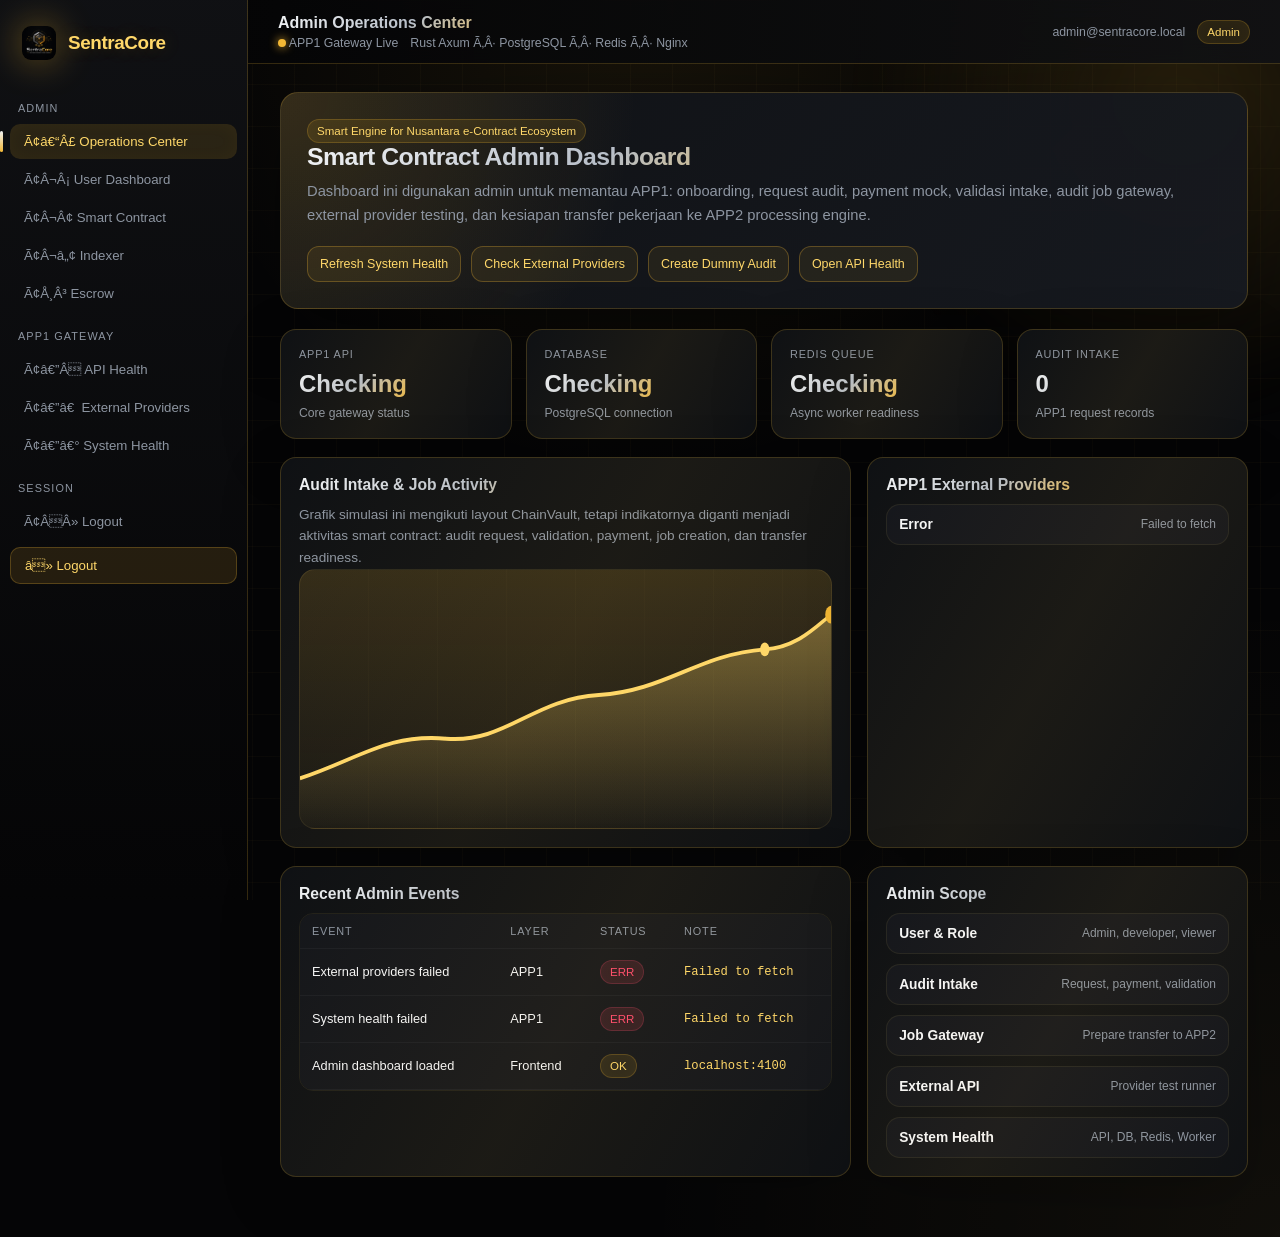
==== frontend-dark/admin-dashboard.html @ d88d353f "Initial Sentra Core app" ====
<!DOCTYPE html>
<html lang="id">
<head>
  <meta charset="UTF-8" />
  <meta name="viewport" content="width=device-width, initial-scale=1.0" />
  <title>SentraCore Ã¢â‚¬â€ Admin Operations Center</title>
  <link rel="stylesheet" href="assets/global.css" />
  <link rel="icon" type="image/png" href="assets/favicon.png" />
</head>
<body>
<div class="shell">
  <aside class="sidebar">
    <div class="logo">
      <img class="logo-icon" src="assets/logo-blockchain.png" alt="SentraCore Logo" />
      SentraCore
    </div>

    <div class="nav-section">Admin</div>
    <a class="nav-item active" href="admin-dashboard.html">Ã¢â€“Â£ Operations Center</a>
    <a class="nav-item" href="dashboard.html">Ã¢Â¬Â¡ User Dashboard</a>
    <a class="nav-item" href="smart-contract.html">Ã¢Â¬Â¢ Smart Contract</a>
    <a class="nav-item" href="indexer.html">Ã¢Â¬â„¢ Indexer</a>
    <a class="nav-item" href="escrow.html">Ã¢Å¸Â³ Escrow</a>

    <div class="nav-section">APP1 Gateway</div>
    <a class="nav-item" href="http://127.0.0.1:4000/health" target="_blank">Ã¢â€”Â API Health</a>
    <a class="nav-item" href="http://127.0.0.1:4000/api/v1/external/providers" target="_blank">Ã¢â€”â€  External Providers</a>
    <a class="nav-item" href="http://127.0.0.1:4000/api/v1/admin/system-health" target="_blank">Ã¢â€”â€° System Health</a>

    <div class="nav-section">Session</div>
    <a class="nav-item" href="#" onclick="logoutAdmin()">Ã¢ÂÂ» Logout</a>
      <a class="nav-item logout" href="#" onclick="sentraFullLogout(); return false;">â» Logout</a>
</aside>

  <main class="main">
    <header class="topbar">
      <div>
        <div class="page-title">Admin Operations Center</div>
        <div class="topbar-meta" style="margin-top:4px">
          <span><span class="live-dot"></span> APP1 Gateway Live</span>
          <span>Rust Axum Ã‚Â· PostgreSQL Ã‚Â· Redis Ã‚Â· Nginx</span>
        </div>
      </div>
      <div class="topbar-meta">
        <span id="adminEmail">admin@sentracore.local</span>
        <span class="badge">Admin</span>
      </div>
    </header>

    <section class="content">
      <div class="hero">
        <span class="badge">Smart Engine for Nusantara e-Contract Ecosystem</span>
        <h1>Smart Contract Admin Dashboard</h1>
        <p>
          Dashboard ini digunakan admin untuk memantau APP1: onboarding, request audit,
          payment mock, validasi intake, audit job gateway, external provider testing,
          dan kesiapan transfer pekerjaan ke APP2 processing engine.
        </p>
        <div class="admin-quick-actions" style="margin-top:18px">
          <button class="admin-action" onclick="loadSystemHealth()">Refresh System Health</button>
          <button class="admin-action" onclick="loadProviders()">Check External Providers</button>
          <button class="admin-action" onclick="createDummyAudit()">Create Dummy Audit</button>
          <button class="admin-action" onclick="openLink('http://127.0.0.1:4000/health')">Open API Health</button>
        </div>
      </div>

      <div class="admin-metric-row">
        <div class="stat-card">
          <div class="stat-label">APP1 API</div>
          <div class="stat-value" id="apiStatus">Checking</div>
          <div class="stat-sub">Core gateway status</div>
        </div>
        <div class="stat-card">
          <div class="stat-label">Database</div>
          <div class="stat-value" id="dbStatus">Checking</div>
          <div class="stat-sub">PostgreSQL connection</div>
        </div>
        <div class="stat-card">
          <div class="stat-label">Redis Queue</div>
          <div class="stat-value" id="redisStatus">Checking</div>
          <div class="stat-sub">Async worker readiness</div>
        </div>
        <div class="stat-card">
          <div class="stat-label">Audit Intake</div>
          <div class="stat-value" id="auditCount">0</div>
          <div class="stat-sub">APP1 request records</div>
        </div>
      </div>

      <div class="card-grid">
        <div class="card">
          <div class="card-title">Audit Intake & Job Activity</div>
          <p class="card-desc">
            Grafik simulasi ini mengikuti layout ChainVault, tetapi indikatornya diganti menjadi aktivitas smart contract:
            audit request, validation, payment, job creation, dan transfer readiness.
          </p>
          <div class="admin-chart">
            <svg viewBox="0 0 800 260" preserveAspectRatio="none">
              <defs>
                <linearGradient id="goldFill" x1="0" y1="0" x2="0" y2="1">
                  <stop offset="0%" stop-color="#ffd86a" stop-opacity="0.34"/>
                  <stop offset="100%" stop-color="#ffd86a" stop-opacity="0.02"/>
                </linearGradient>
              </defs>
              <path d="M0,210 C90,190 130,165 220,170 C310,175 350,130 450,126 C550,122 600,85 700,80 C750,78 780,55 800,45 L800,260 L0,260 Z" fill="url(#goldFill)"></path>
              <path d="M0,210 C90,190 130,165 220,170 C310,175 350,130 450,126 C550,122 600,85 700,80 C750,78 780,55 800,45" fill="none" stroke="#ffd86a" stroke-width="4"></path>
              <circle cx="700" cy="80" r="7" fill="#ffd86a"></circle>
              <circle cx="800" cy="45" r="9" fill="#f2b735"></circle>
            </svg>
          </div>
        </div>

        <div class="card">
          <div class="card-title">APP1 External Providers</div>
          <div class="admin-pill-list" id="providerList">
            <div class="admin-pill"><strong>Loading</strong><span>Fetching providers...</span></div>
          </div>
        </div>
      </div>

      <div class="card-grid">
        <div class="card">
          <div class="card-title">Recent Admin Events</div>
          <div class="table-wrap">
            <table>
              <thead>
                <tr>
                  <th>Event</th>
                  <th>Layer</th>
                  <th>Status</th>
                  <th>Note</th>
                </tr>
              </thead>
              <tbody id="eventRows">
                <tr>
                  <td>Admin dashboard loaded</td>
                  <td>Frontend</td>
                  <td><span class="badge green">OK</span></td>
                  <td class="hash">localhost:4100</td>
                </tr>
              </tbody>
            </table>
          </div>
        </div>

        <div class="card">
          <div class="card-title">Admin Scope</div>
          <div class="admin-pill-list">
            <div class="admin-pill"><strong>User & Role</strong><span>Admin, developer, viewer</span></div>
            <div class="admin-pill"><strong>Audit Intake</strong><span>Request, payment, validation</span></div>
            <div class="admin-pill"><strong>Job Gateway</strong><span>Prepare transfer to APP2</span></div>
            <div class="admin-pill"><strong>External API</strong><span>Provider test runner</span></div>
            <div class="admin-pill"><strong>System Health</strong><span>API, DB, Redis, Worker</span></div>
          </div>
        </div>
      </div>
    </section>
  </main>
</div>

<script>
const API_BASE = "http://127.0.0.1:4000";

function getToken() {
  return localStorage.getItem("sentra_token") || sessionStorage.getItem("sentra_token");
}

function addEvent(event, layer, status, note) {
  const rows = document.getElementById("eventRows");
  const tr = document.createElement("tr");
  tr.innerHTML = `
    <td>${event}</td>
    <td>${layer}</td>
    <td><span class="badge ${status === "OK" ? "green" : "red"}">${status}</span></td>
    <td class="hash">${note || "-"}</td>
  `;
  rows.prepend(tr);
}

function openLink(url) {
  window.open(url, "_blank");
}

async function loadSystemHealth() {
  try {
    const res = await fetch(API_BASE + "/api/v1/admin/system-health");
    const json = await res.json();

    if (!json.success) throw new Error(json.message || "System health failed");

    document.getElementById("apiStatus").textContent = json.data.api ? "Live" : "Down";
    document.getElementById("dbStatus").textContent = json.data.db ? "OK" : "Down";
    document.getElementById("redisStatus").textContent = json.data.redis ? "OK" : "Down";
    document.getElementById("auditCount").textContent = json.data.audits ?? "0";

    addEvent("System health refreshed", "APP1", "OK", "api/db/redis");
  } catch (err) {
    addEvent("System health failed", "APP1", "ERR", err.message);
  }
}

async function loadProviders() {
  const list = document.getElementById("providerList");
  list.innerHTML = `<div class="admin-pill"><strong>Loading</strong><span>Fetching providers...</span></div>`;

  try {
    const res = await fetch(API_BASE + "/api/v1/external/providers");
    const json = await res.json();

    if (!json.success) throw new Error(json.message || "Provider endpoint failed");

    const providers = json.data.external_testing_apis || json.data.external_services || {};
    const html = Object.keys(providers).map((key) => {
      const p = providers[key];
      const label = p.provider || key;
      const url = p.url || p;
      return `<div class="admin-pill"><strong>${label}</strong><span>${url}</span></div>`;
    }).join("");

    list.innerHTML = html || `<div class="admin-pill"><strong>No provider</strong><span>Empty response</span></div>`;
    addEvent("External providers loaded", "APP1", "OK", "provider map");
  } catch (err) {
    list.innerHTML = `<div class="admin-pill"><strong>Error</strong><span>${err.message}</span></div>`;
    addEvent("External providers failed", "APP1", "ERR", err.message);
  }
}

async function createDummyAudit() {
  try {
    const res = await fetch(API_BASE + "/api/v1/audits", {
      method: "POST",
      headers: { "Content-Type": "application/json" },
      body: JSON.stringify({
        blockchain: "POLYGON",
        priority: "HIGH",
        audit_type: "FULL",
        notes: "Admin dashboard dummy audit request",
        contract_ids: []
      })
    });

    const json = await res.json();

    if (!json.success) throw new Error(json.message || "Create audit failed");

    addEvent("Dummy audit created", "APP1", "OK", json.data.id);
    await loadSystemHealth();
  } catch (err) {
    addEvent("Dummy audit failed", "APP1", "ERR", err.message);
  }
}

async function logoutAdmin() {
  try {
    localStorage.removeItem("sentra_token");
    localStorage.removeItem("sentra_user");
    localStorage.removeItem("sentra_login_email");
    localStorage.removeItem("sentra_login_role");

    sessionStorage.removeItem("sentra_token");
    sessionStorage.removeItem("sentra_user");
    sessionStorage.clear();

    Object.keys(localStorage).forEach((key) => {
      if (key.startsWith("sentra_") || key.startsWith("sentracore_")) {
        localStorage.removeItem(key);
      }
    });

    if ("caches" in window) {
      const names = await caches.keys();
      await Promise.all(names.map((name) => caches.delete(name)));
    }

    if ("indexedDB" in window && indexedDB.databases) {
      const dbs = await indexedDB.databases();
      await Promise.all(
        dbs
          .filter((db) => db.name && (db.name.includes("sentra") || db.name.includes("sentracore")))
          .map((db) => new Promise((resolve) => {
            const req = indexedDB.deleteDatabase(db.name);
            req.onsuccess = req.onerror = req.onblocked = () => resolve();
          }))
      );
    }

    document.cookie.split(";").forEach((cookie) => {
      const eqPos = cookie.indexOf("=");
      const name = eqPos > -1 ? cookie.substr(0, eqPos).trim() : cookie.trim();
      if (name) {
        document.cookie = name + "=;expires=Thu, 01 Jan 1970 00:00:00 GMT;path=/";
      }
    });
  } catch (err) {
    console.warn("Logout cache cleanup warning:", err);
  }

  window.location.replace("index.html?logout=" + Date.now());
}

(function boot() {
  const userRaw = localStorage.getItem("sentra_user") || sessionStorage.getItem("sentra_user");

  if (userRaw) {
    try {
      const user = JSON.parse(userRaw);
      document.getElementById("adminEmail").textContent = user.email || "admin@sentracore.local";
    } catch (_) {}
  }

  loadSystemHealth();
  loadProviders();
})();

async function sentraFullLogout() {
  try {
    localStorage.removeItem("sentra_token");
    localStorage.removeItem("sentra_user");
    localStorage.removeItem("sentra_login_email");
    localStorage.removeItem("sentra_login_role");

    sessionStorage.removeItem("sentra_token");
    sessionStorage.removeItem("sentra_user");
    sessionStorage.clear();

    Object.keys(localStorage).forEach((key) => {
      if (key.startsWith("sentra_") || key.startsWith("sentracore_")) {
        localStorage.removeItem(key);
      }
    });

    if ("caches" in window) {
      const names = await caches.keys();
      await Promise.all(names.map((name) => caches.delete(name)));
    }

    document.cookie.split(";").forEach((cookie) => {
      const eqPos = cookie.indexOf("=");
      const name = eqPos > -1 ? cookie.substr(0, eqPos).trim() : cookie.trim();
      if (name) {
        document.cookie = name + "=;expires=Thu, 01 Jan 1970 00:00:00 GMT;path=/";
      }
    });
  } catch (err) {
    console.warn("Logout cleanup warning:", err);
  }

  window.location.replace("index.html?logout=" + Date.now());
}
</script>
</body>
</html>
---- frontend-dark/assets/global.css ----
:root {
  /* SentraCore Logo Palette: black, gold, silver */
  --bg: #050506;
  --bg2: #090a0c;

  --surface: #101114;
  --surface2: #17191f;
  --surface3: #22252c;

  --border: rgba(246, 190, 58, 0.20);

  --accent: #f2b735;
  --accent2: #ffd86a;
  --accent3: #a87412;

  --gold: #f2b735;
  --gold2: #ffd86a;
  --gold3: #c98d18;

  --silver: #f1f3f5;
  --silver2: #b7bec8;
  --silver3: #6c747f;

  --steel: #474d57;
  --red: #ff4b6e;
  --green: #3de8c8;

  --text: #f5f6f8;
  --muted: #8d95a1;

  --glow-gold: rgba(242, 183, 53, 0.28);
  --glow-soft: rgba(255, 216, 106, 0.12);

  --metal-gradient: linear-gradient(135deg, #ffffff 0%, #aeb6bf 35%, #f2b735 64%, #ffd86a 100%);
  --gold-gradient: linear-gradient(135deg, #9a650c 0%, #f2b735 48%, #ffd86a 100%);
  --dark-gradient: linear-gradient(135deg, rgba(16,17,20,0.98), rgba(8,8,10,0.98));

  --radius-lg: 18px;
  --radius-md: 14px;
  --radius-sm: 10px;
}

/* ============================================================
   RESET + BASE
   ============================================================ */

*,
*::before,
*::after {
  box-sizing: border-box;
  margin: 0;
  padding: 0;
}

html {
  min-height: 100%;
  background: var(--bg);
}

body {
  min-height: 100vh;
  font-family: "Segoe UI", Inter, Arial, sans-serif;
  background:
    radial-gradient(circle at top, rgba(245,185,46,0.08), transparent 34%),
    radial-gradient(circle at bottom right, rgba(255,214,107,0.05), transparent 36%),
    var(--bg);
  color: var(--text);
  overflow-x: hidden;
}

body::before {
  content: "";
  position: fixed;
  inset: 0;
  background-image:
    linear-gradient(rgba(255,214,107,0.026) 1px, transparent 1px),
    linear-gradient(90deg, rgba(255,214,107,0.026) 1px, transparent 1px);
  background-size: 42px 42px;
  pointer-events: none;
  z-index: 0;
}

body::after {
  content: "";
  position: fixed;
  width: 720px;
  height: 720px;
  right: -260px;
  top: -260px;
  background: radial-gradient(circle, rgba(245,185,46,0.15), transparent 62%);
  filter: blur(24px);
  pointer-events: none;
  z-index: 0;
}

a {
  color: inherit;
}

button,
input {
  font-family: inherit;
}

::-webkit-scrollbar {
  width: 6px;
  height: 6px;
}

::-webkit-scrollbar-track {
  background: var(--bg);
}

::-webkit-scrollbar-thumb {
  background: rgba(255,214,107,0.22);
  border-radius: 999px;
}

/* ============================================================
   SHARED APP SHELL
   ============================================================ */

.shell {
  position: relative;
  z-index: 1;
  display: flex;
  min-height: 100vh;
}

.sidebar {
  width: 248px;
  flex-shrink: 0;
  background:
    linear-gradient(180deg, rgba(16,18,22,0.98), rgba(10,11,14,0.98));
  border-right: 1px solid var(--border);
  padding: 26px 0;
  position: sticky;
  top: 0;
  height: 100vh;
  overflow-y: auto;
}

.logo {
  padding: 0 22px 26px;
  display: flex;
  align-items: center;
  gap: 12px;
  color: var(--gold2);
  font-weight: 900;
  letter-spacing: -0.4px;
  font-size: 1.18rem;
}

.logo-icon {
  width: 34px;
  height: 34px;
  object-fit: contain;
  border-radius: 9px;
  filter: drop-shadow(0 0 18px rgba(245,185,46,0.45));
}

.logo-icon-fallback {
  width: 34px;
  height: 34px;
  background: linear-gradient(135deg, var(--silver), var(--gold), var(--gold2));
  clip-path: polygon(50% 0%, 100% 25%, 100% 75%, 50% 100%, 0% 75%, 0% 25%);
  box-shadow: 0 0 28px rgba(245,185,46,0.28);
}

.nav-section {
  padding: 16px 18px 7px;
  color: var(--muted);
  font-size: .68rem;
  text-transform: uppercase;
  letter-spacing: .1em;
}

.nav-item {
  display: flex;
  align-items: center;
  gap: 10px;
  margin: 3px 10px;
  padding: 10px 14px;
  color: var(--muted);
  text-decoration: none;
  border-radius: 10px;
  font-size: .83rem;
  transition: .18s;
  position: relative;
}

.nav-item:hover {
  background: rgba(245,185,46,0.075);
  color: var(--text);
}

.nav-item.active {
  color: var(--gold2);
  background: rgba(245,185,46,0.12);
}

.nav-item.active::before {
  content: "";
  position: absolute;
  left: -10px;
  top: 20%;
  height: 60%;
  width: 3px;
  background: linear-gradient(180deg, var(--silver), var(--gold));
  border-radius: 99px;
}

.main {
  flex: 1;
  min-width: 0;
}

.topbar {
  height: 64px;
  border-bottom: 1px solid var(--border);
  background: rgba(7,7,7,0.82);
  backdrop-filter: blur(14px);
  display: flex;
  align-items: center;
  justify-content: space-between;
  padding: 0 30px;
  position: sticky;
  top: 0;
  z-index: 10;
}

.page-title {
  font-size: 1rem;
  font-weight: 800;
}

.topbar-meta {
  display: flex;
  align-items: center;
  gap: 12px;
  color: var(--muted);
  font-size: .77rem;
}

.live-dot {
  width: 8px;
  height: 8px;
  border-radius: 999px;
  background: var(--gold);
  display: inline-block;
  box-shadow: 0 0 10px var(--gold);
  animation: pulse 1.5s infinite;
}

@keyframes pulse {
  0%, 100% { opacity: 1; }
  50% { opacity: .35; }
}

.content {
  padding: 28px 32px 42px;
}

/* ============================================================
   CARDS / GRID / TABLE
   ============================================================ */

.hero {
  background:
    radial-gradient(circle at top left, rgba(245,185,46,0.16), transparent 36%),
    linear-gradient(135deg, rgba(16,18,22,0.98), rgba(23,26,32,0.96));
  border: 1px solid var(--border);
  border-radius: 18px;
  padding: 26px;
  margin-bottom: 20px;
  box-shadow: 0 20px 80px rgba(0,0,0,0.32);
}

.hero h1 {
  font-size: 1.55rem;
  margin-bottom: 8px;
  letter-spacing: -0.5px;
}

.hero p {
  color: var(--muted);
  line-height: 1.65;
  max-width: 920px;
  font-size: .92rem;
}

.stat-grid {
  display: grid;
  grid-template-columns: repeat(4, 1fr);
  gap: 14px;
  margin: 18px 0 22px;
}

.card-grid {
  display: grid;
  grid-template-columns: 1.2fr .8fr;
  gap: 16px;
  margin-bottom: 18px;
}

.triple-grid {
  display: grid;
  grid-template-columns: repeat(3, 1fr);
  gap: 14px;
  margin-bottom: 18px;
}

.stat-card,
.card {
  background: rgba(16,18,22,0.95);
  border: 1px solid var(--border);
  border-radius: 16px;
  padding: 18px;
  position: relative;
  overflow: hidden;
  box-shadow: 0 18px 60px rgba(0,0,0,0.22);
}

.stat-card::after,
.card::after {
  content: "";
  position: absolute;
  inset: 0;
  background: linear-gradient(120deg, transparent, rgba(245,185,46,0.055), transparent);
  pointer-events: none;
}

.stat-label {
  color: var(--muted);
  text-transform: uppercase;
  letter-spacing: .08em;
  font-size: .68rem;
  margin-bottom: 10px;
}

.stat-value {
  font-size: 1.5rem;
  font-weight: 800;
}

.stat-sub {
  margin-top: 8px;
  color: var(--muted);
  font-size: .76rem;
}

.card-title {
  font-weight: 800;
  margin-bottom: 10px;
  font-size: .98rem;
}

.card-desc {
  color: var(--muted);
  line-height: 1.6;
  font-size: .85rem;
}

.badge {
  display: inline-flex;
  align-items: center;
  gap: 6px;
  padding: 5px 9px;
  border-radius: 999px;
  font-size: .72rem;
  background: rgba(245,185,46,0.10);
  color: var(--gold2);
  border: 1px solid rgba(245,185,46,0.22);
}

.badge.gold {
  background: rgba(245,185,46,0.14);
  color: var(--gold2);
  border-color: rgba(245,185,46,0.28);
}

.badge.red {
  background: rgba(255,75,110,0.12);
  color: var(--red);
  border-color: rgba(255,75,110,0.22);
}

.flow {
  display: flex;
  flex-direction: column;
  gap: 10px;
}

.flow-step {
  display: flex;
  gap: 12px;
  align-items: flex-start;
  padding: 12px;
  background: rgba(23,26,32,0.86);
  border: 1px solid rgba(255,214,107,0.08);
  border-radius: 12px;
}

.step-no {
  width: 28px;
  height: 28px;
  background: linear-gradient(135deg, var(--silver), var(--gold), var(--gold2));
  color: #071018;
  font-size: .78rem;
  border-radius: 9px;
  display: flex;
  align-items: center;
  justify-content: center;
  font-weight: 900;
  flex-shrink: 0;
}

.step-title {
  font-size: .86rem;
  font-weight: 700;
}

.step-desc {
  color: var(--muted);
  margin-top: 4px;
  font-size: .78rem;
  line-height: 1.5;
}

.table-wrap {
  overflow-x: auto;
  border-radius: 14px;
  border: 1px solid rgba(255,214,107,0.08);
}

table {
  width: 100%;
  border-collapse: collapse;
  font-size: .8rem;
  background: rgba(23,26,32,0.62);
}

th,
td {
  padding: 11px 12px;
  border-bottom: 1px solid rgba(255,255,255,0.04);
  text-align: left;
}

th {
  color: var(--muted);
  font-size: .68rem;
  text-transform: uppercase;
  letter-spacing: .08em;
  font-weight: 500;
}

td {
  color: var(--text);
}

.hash {
  color: var(--gold2);
  font-family: Consolas, monospace;
  font-size: .76rem;
}

.progress {
  height: 8px;
  background: rgba(255,255,255,0.06);
  border-radius: 999px;
  overflow: hidden;
}

.progress > div {
  height: 100%;
  background: linear-gradient(90deg, var(--silver), var(--gold), var(--gold2));
  border-radius: 999px;
}

.actions {
  display: flex;
  flex-wrap: wrap;
  gap: 10px;
  margin-top: 16px;
}

.btn {
  border: 1px solid rgba(245,185,46,0.35);
  color: var(--gold2);
  background: rgba(245,185,46,0.08);
  padding: 9px 13px;
  border-radius: 10px;
  cursor: pointer;
  font-size: .78rem;
  text-decoration: none;
}

.btn.secondary {
  color: var(--silver);
  border-color: rgba(232,237,243,0.28);
  background: rgba(232,237,243,0.07);
}

.btn.gold {
  color: var(--gold2);
  border-color: rgba(245,185,46,0.42);
  background: rgba(245,185,46,0.11);
}

/* ============================================================
   LOGIN PAGE
   ============================================================ */

.login-shell {
  position: relative;
  z-index: 1;
  min-height: 100vh;
  display: grid;
  grid-template-columns: 1.08fr .92fr;
}

.brand-panel {
  padding: 54px 56px;
  display: flex;
  flex-direction: column;
  justify-content: space-between;
  border-right: 1px solid var(--border);
  background:
    radial-gradient(circle at 22% 20%, rgba(245,185,46,0.16), transparent 34%),
    radial-gradient(circle at 75% 80%, rgba(232,237,243,0.08), transparent 38%);
}

.hero-copy {
  max-width: 760px;
}

.kicker {
  display: inline-flex;
  border: 1px solid rgba(245,185,46,0.25);
  background: rgba(245,185,46,0.09);
  color: var(--gold2);
  border-radius: 999px;
  padding: 7px 11px;
  font-size: .74rem;
  margin-bottom: 18px;
}

.hero-copy h1 {
  font-size: clamp(2.1rem, 5vw, 4.8rem);
  line-height: .98;
  letter-spacing: -2.8px;
  margin-bottom: 20px;
}

.hero-copy p {
  max-width: 620px;
  color: var(--muted);
  line-height: 1.75;
  font-size: .98rem;
}

.feature-row {
  display: grid;
  grid-template-columns: repeat(3, 1fr);
  gap: 14px;
  margin-top: 34px;
}

.feature-card {
  border: 1px solid var(--border);
  background: rgba(16,18,22,0.78);
  border-radius: 16px;
  padding: 16px;
}

.feature-card .num {
  color: var(--gold2);
  font-weight: 800;
  font-size: 1.35rem;
  margin-bottom: 8px;
}

.feature-card .label {
  color: var(--muted);
  line-height: 1.5;
  font-size: .78rem;
}

.login-panel {
  display: flex;
  align-items: center;
  justify-content: center;
  padding: 40px 28px;
}

.login-card {
  width: min(100%, 430px);
  background: rgba(16,18,22,0.94);
  border: 1px solid var(--border);
  border-radius: 22px;
  padding: 28px;
  box-shadow: 0 28px 90px rgba(0,0,0,0.34);
  position: relative;
  overflow: hidden;
}

.login-card::before {
  content: "";
  position: absolute;
  inset: 0;
  background: linear-gradient(120deg, transparent, rgba(245,185,46,0.06), transparent);
  pointer-events: none;
}

.login-card h2 {
  font-size: 1.35rem;
  margin-bottom: 8px;
}

.login-card .sub {
  color: var(--muted);
  font-size: .86rem;
  line-height: 1.55;
  margin-bottom: 22px;
}

.form-group {
  margin-bottom: 14px;
}

.form-group label {
  display: block;
  color: var(--muted);
  font-size: .72rem;
  text-transform: uppercase;
  letter-spacing: .08em;
  margin-bottom: 8px;
}

.input {
  width: 100%;
  height: 46px;
  border: 1px solid rgba(255,214,107,0.14);
  background: rgba(23,26,32,0.86);
  color: var(--text);
  border-radius: 12px;
  padding: 0 13px;
  outline: none;
  font-size: .9rem;
}

.input:focus {
  border-color: rgba(245,185,46,0.58);
  box-shadow: 0 0 0 3px rgba(245,185,46,0.09);
}

.row {
  display: flex;
  align-items: center;
  justify-content: space-between;
  gap: 12px;
  margin: 10px 0 18px;
  color: var(--muted);
  font-size: .78rem;
}

.row a {
  color: var(--gold2);
  text-decoration: none;
}

.login-card .btn {
  width: 100%;
  border: 0;
  height: 46px;
  border-radius: 12px;
  cursor: pointer;
  background: linear-gradient(135deg, var(--silver), var(--gold), var(--gold2));
  color: #061017;
  font-weight: 900;
  font-size: .92rem;
  box-shadow: 0 16px 40px rgba(245,185,46,0.16);
}

.login-card .btn.secondary {
  margin-top: 10px;
  background: rgba(232,237,243,0.08);
  color: var(--silver);
  border: 1px solid rgba(232,237,243,0.22);
  box-shadow: none;
}

.status {
  margin-top: 14px;
  min-height: 20px;
  font-size: .8rem;
  color: var(--muted);
  line-height: 1.45;
}

.status.ok {
  color: var(--gold2);
}

.status.err {
  color: var(--red);
}

.demo-box {
  margin-top: 18px;
  background: rgba(23,26,32,0.72);
  border: 1px solid rgba(255,214,107,0.10);
  border-radius: 14px;
  padding: 13px;
  color: var(--muted);
  font-size: .78rem;
  line-height: 1.6;
}

.demo-box code {
  color: var(--gold2);
}

.footer-note {
  color: var(--muted);
  font-size: .75rem;
  line-height: 1.6;
}

/* ============================================================
   RESPONSIVE
   ============================================================ */

@media (max-width: 980px) {
  .shell {
    flex-direction: column;
  }

  .sidebar {
    width: 100%;
    height: auto;
    position: relative;
    display: block;
    padding: 18px 0;
  }

  .stat-grid,
  .card-grid,
  .triple-grid,
  .feature-row,
  .login-shell {
    grid-template-columns: 1fr;
  }

  .topbar {
    padding: 0 18px;
  }

  .content {
    padding: 20px 16px 34px;
  }

  .brand-panel {
    min-height: auto;
    padding: 32px 22px;
    border-right: 0;
    border-bottom: 1px solid var(--border);
  }

  .login-panel {
    padding: 26px 18px 42px;
  }
}

/* ============================================================
   SENTRACORE METALLIC FINISHING
   ============================================================ */

.logo {
  color: var(--gold2);
  text-shadow: 0 0 18px rgba(242,183,53,0.22);
}

.hero-copy h1,
.hero h1,
.page-title,
.card-title,
.stat-value {
  background: linear-gradient(135deg, var(--silver), var(--silver2), var(--gold), var(--gold2));
  -webkit-background-clip: text;
  background-clip: text;
  color: transparent;
}

.stat-card:hover,
.card:hover,
.login-card:hover {
  border-color: rgba(255,216,106,0.32);
  box-shadow:
    0 18px 70px rgba(0,0,0,0.28),
    0 0 32px rgba(242,183,53,0.08);
}

.nav-item.active,
.badge,
.kicker {
  box-shadow: inset 0 0 18px rgba(242,183,53,0.04);
}

.btn,
.login-card .btn {
  background: var(--metal-gradient);
}

.btn.secondary,
.login-card .btn.secondary {
  background: rgba(241,243,245,0.08);
}

.topbar {
  background:
    linear-gradient(90deg, rgba(5,5,6,0.94), rgba(16,17,20,0.88));
}

.sidebar {
  background:
    linear-gradient(180deg, rgba(16,17,20,0.98), rgba(5,5,6,0.98));
}
/* ============================================================
   ADMIN DASHBOARD EXTENSION
   ============================================================ */

.admin-metric-row {
  display: grid;
  grid-template-columns: repeat(4, 1fr);
  gap: 14px;
  margin-bottom: 18px;
}

.admin-chart {
  height: 260px;
  border-radius: 16px;
  background:
    linear-gradient(180deg, rgba(242,183,53,0.16), rgba(242,183,53,0.02)),
    repeating-linear-gradient(
      to right,
      transparent 0,
      transparent 68px,
      rgba(255,216,106,0.04) 69px
    );
  border: 1px solid rgba(255,216,106,0.10);
  position: relative;
  overflow: hidden;
}

.admin-chart svg {
  width: 100%;
  height: 100%;
}

.admin-pill-list {
  display: flex;
  flex-direction: column;
  gap: 10px;
}

.admin-pill {
  display: flex;
  justify-content: space-between;
  gap: 14px;
  padding: 12px;
  border-radius: 14px;
  background: rgba(23,26,32,0.72);
  border: 1px solid rgba(255,216,106,0.08);
}

.admin-pill strong {
  font-size: .86rem;
}

.admin-pill span {
  color: var(--muted);
  font-size: .75rem;
}

.admin-quick-actions {
  display: flex;
  flex-wrap: wrap;
  gap: 10px;
}

.admin-action {
  cursor: pointer;
  border: 1px solid rgba(242,183,53,0.28);
  background: rgba(242,183,53,0.08);
  color: var(--accent2);
  padding: 10px 12px;
  border-radius: 12px;
  font-size: .78rem;
}

@media (max-width: 980px) {
  .admin-metric-row {
    grid-template-columns: 1fr;
  }
}


/* ============================================================
   LOGOUT AND BUTTON VISIBILITY FIX
   ============================================================ */

.nav-item.logout {
  color: #ffd86a !important;
  background: rgba(242, 183, 53, 0.08);
  border: 1px solid rgba(242, 183, 53, 0.16);
}

.nav-item.logout:hover {
  color: #050506 !important;
  background: linear-gradient(135deg, #ffffff 0%, #b7bec8 35%, #f2b735 64%, #ffd86a 100%);
}

.hero .actions .btn,
.actions .btn {
  font-weight: 900;
}

.hero .actions .btn:not(.secondary):not(.gold),
.actions .btn:not(.secondary):not(.gold) {
  background: linear-gradient(135deg, #ffffff 0%, #b7bec8 35%, #f2b735 64%, #ffd86a 100%) !important;
  color: #050506 !important;
  border-color: rgba(255, 216, 106, 0.42) !important;
  text-shadow: none !important;
}

.hero .actions .btn.secondary,
.actions .btn.secondary {
  background: rgba(255, 255, 255, 0.06) !important;
  color: #f1f3f5 !important;
  border-color: rgba(241, 243, 245, 0.32) !important;
}

.hero .actions .btn.gold,
.actions .btn.gold {
  background: rgba(242, 183, 53, 0.10) !important;
  color: #ffd86a !important;
  border-color: rgba(242, 183, 53, 0.42) !important;
}

.login-card .btn {
  color: #050506 !important;
}


/* FORCE FINAL LOGOUT BUTTON FIX */
.nav-item.logout {
  margin-top: 8px !important;
  color: #ffd86a !important;
  background: rgba(242, 183, 53, 0.10) !important;
  border: 1px solid rgba(242, 183, 53, 0.22) !important;
}

.nav-item.logout:hover {
  color: #050506 !important;
  background: linear-gradient(135deg, #ffffff 0%, #b7bec8 35%, #f2b735 64%, #ffd86a 100%) !important;
}

.actions .btn:first-child,
.hero .actions .btn:first-child {
  background: linear-gradient(135deg, #ffffff 0%, #b7bec8 35%, #f2b735 64%, #ffd86a 100%) !important;
  color: #050506 !important;
  font-weight: 900 !important;
  text-shadow: none !important;
  border-color: rgba(255, 216, 106, 0.55) !important;
}

.actions .btn:first-child *,
.hero .actions .btn:first-child * {
  color: #050506 !important;
}
/* END FORCE FINAL LOGOUT BUTTON FIX */

/* ============================================================
   VISIBLE LOGOUT FINAL FIX
   ============================================================ */

.visible-logout-topbar {
  border: 1px solid rgba(242, 183, 53, 0.45) !important;
  background: linear-gradient(135deg, #ffffff 0%, #b7bec8 35%, #f2b735 64%, #ffd86a 100%) !important;
  color: #050506 !important;
  font-weight: 900 !important;
  border-radius: 10px !important;
  padding: 8px 14px !important;
  cursor: pointer !important;
  font-size: .78rem !important;
  margin-left: 8px !important;
}

.visible-logout-sidebar,
.nav-item.logout {
  display: flex !important;
  visibility: visible !important;
  opacity: 1 !important;
  color: #ffd86a !important;
  background: rgba(242, 183, 53, 0.12) !important;
  border: 1px solid rgba(242, 183, 53, 0.24) !important;
  margin-top: 8px !important;
}

.visible-logout-sidebar:hover,
.nav-item.logout:hover {
  color: #050506 !important;
  background: linear-gradient(135deg, #ffffff 0%, #b7bec8 35%, #f2b735 64%, #ffd86a 100%) !important;
}

/* CLEAN LOGOUT FINAL FIX */
.visible-logout-topbar {
  display: inline-flex !important;
  align-items: center !important;
  justify-content: center !important;
  border: 1px solid rgba(242, 183, 53, 0.45) !important;
  background: linear-gradient(135deg, #ffffff 0%, #b7bec8 35%, #f2b735 64%, #ffd86a 100%) !important;
  color: #050506 !important;
  font-weight: 900 !important;
  border-radius: 10px !important;
  padding: 8px 14px !important;
  cursor: pointer !important;
  font-size: .78rem !important;
  margin-left: 8px !important;
}

.visible-logout-sidebar,
.nav-item.logout {
  display: flex !important;
  visibility: visible !important;
  opacity: 1 !important;
  color: #ffd86a !important;
  background: rgba(242, 183, 53, 0.12) !important;
  border: 1px solid rgba(242, 183, 53, 0.24) !important;
  margin-top: 8px !important;
}

.visible-logout-sidebar:hover,
.nav-item.logout:hover {
  color: #050506 !important;
  background: linear-gradient(135deg, #ffffff 0%, #b7bec8 35%, #f2b735 64%, #ffd86a 100%) !important;
}

.actions .btn:first-child,
.hero .actions .btn:first-child {
  background: linear-gradient(135deg, #ffffff 0%, #b7bec8 35%, #f2b735 64%, #ffd86a 100%) !important;
  color: #050506 !important;
  font-weight: 900 !important;
  text-shadow: none !important;
  border-color: rgba(255, 216, 106, 0.55) !important;
}
/* END CLEAN LOGOUT FINAL FIX */
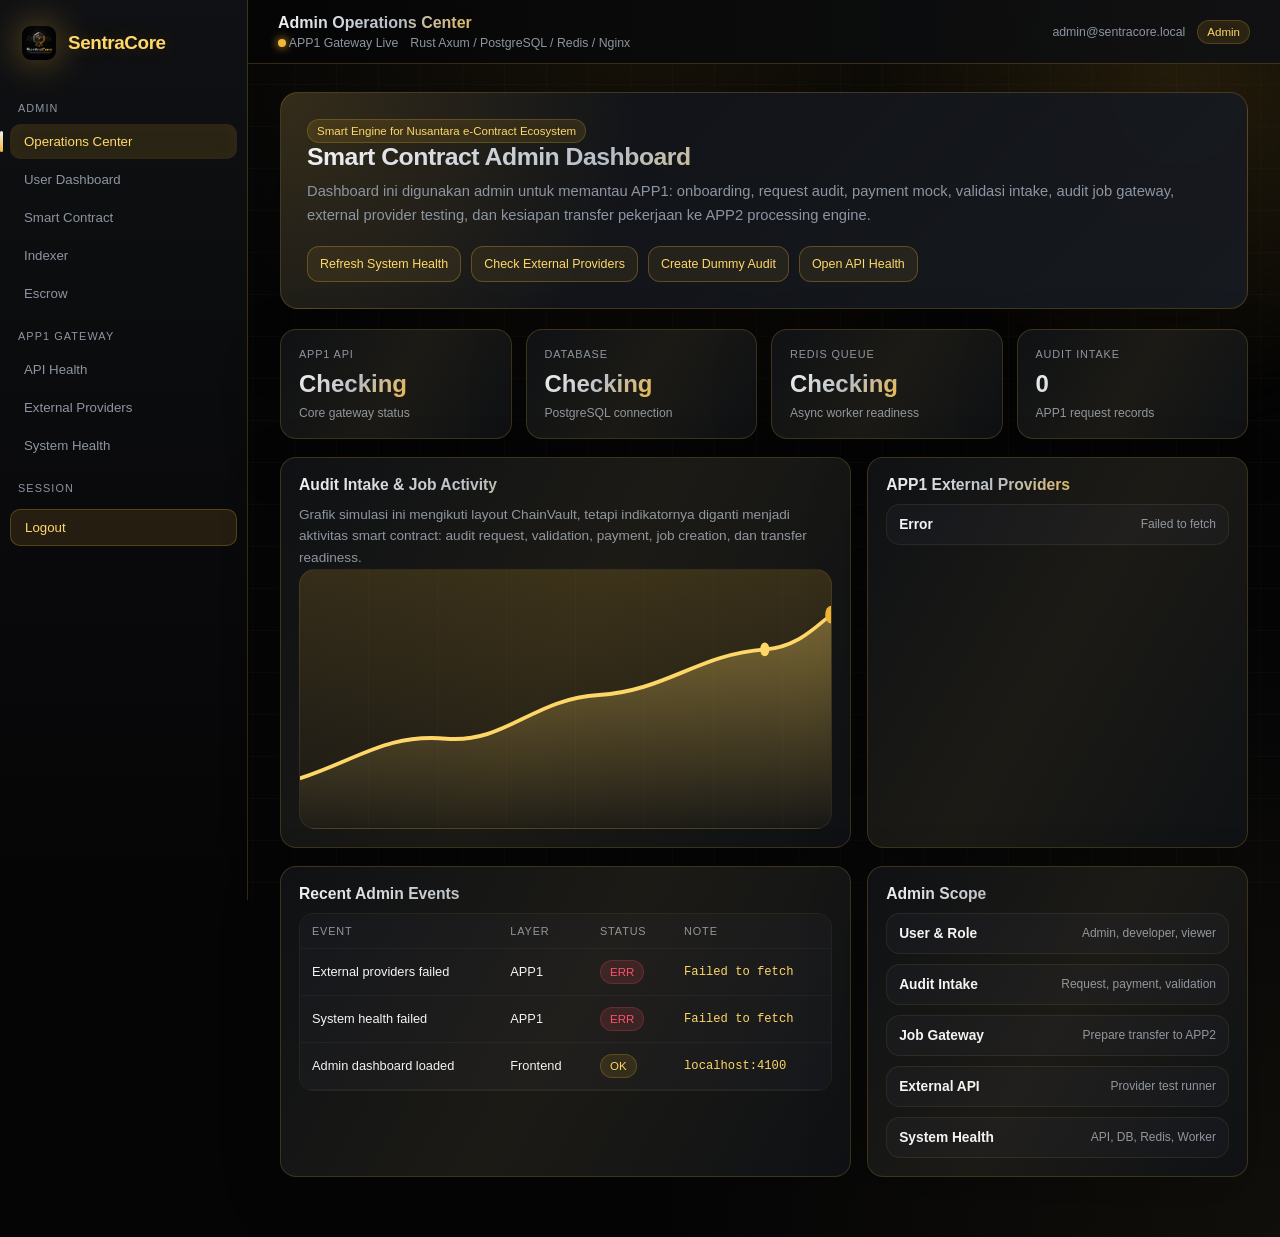
==== commit c4bbf98a: "Fix admin dashboard encoding and live counts" ====
--- a/frontend-dark/admin-dashboard.html
+++ b/frontend-dark/admin-dashboard.html
@@ -3,7 +3,7 @@
 <head>
   <meta charset="UTF-8" />
   <meta name="viewport" content="width=device-width, initial-scale=1.0" />
-  <title>SentraCore Ã¢â‚¬â€ Admin Operations Center</title>
+  <title>SentraCore - Admin Operations Center</title>
   <link rel="stylesheet" href="assets/global.css" />
   <link rel="icon" type="image/png" href="assets/favicon.png" />
 </head>
@@ -16,20 +16,19 @@
     </div>
 
     <div class="nav-section">Admin</div>
-    <a class="nav-item active" href="admin-dashboard.html">Ã¢â€“Â£ Operations Center</a>
-    <a class="nav-item" href="dashboard.html">Ã¢Â¬Â¡ User Dashboard</a>
-    <a class="nav-item" href="smart-contract.html">Ã¢Â¬Â¢ Smart Contract</a>
-    <a class="nav-item" href="indexer.html">Ã¢Â¬â„¢ Indexer</a>
-    <a class="nav-item" href="escrow.html">Ã¢Å¸Â³ Escrow</a>
+    <a class="nav-item active" href="admin-dashboard.html">Operations Center</a>
+    <a class="nav-item" href="dashboard.html">User Dashboard</a>
+    <a class="nav-item" href="smart-contract.html">Smart Contract</a>
+    <a class="nav-item" href="indexer.html">Indexer</a>
+    <a class="nav-item" href="escrow.html">Escrow</a>
 
     <div class="nav-section">APP1 Gateway</div>
-    <a class="nav-item" href="http://127.0.0.1:4000/health" target="_blank">Ã¢â€”Â API Health</a>
-    <a class="nav-item" href="http://127.0.0.1:4000/api/v1/external/providers" target="_blank">Ã¢â€”â€  External Providers</a>
-    <a class="nav-item" href="http://127.0.0.1:4000/api/v1/admin/system-health" target="_blank">Ã¢â€”â€° System Health</a>
+    <a class="nav-item" href="#" onclick="openApiPath('/health'); return false;">API Health</a>
+    <a class="nav-item" href="#" onclick="openApiPath('/api/v1/external/providers'); return false;">External Providers</a>
+    <a class="nav-item" href="#" onclick="openApiPath('/api/v1/admin/system-health'); return false;">System Health</a>
 
     <div class="nav-section">Session</div>
-    <a class="nav-item" href="#" onclick="logoutAdmin()">Ã¢ÂÂ» Logout</a>
-      <a class="nav-item logout" href="#" onclick="sentraFullLogout(); return false;">â» Logout</a>
+    <a class="nav-item logout" href="#" onclick="sentraFullLogout(); return false;">Logout</a>
 </aside>
 
   <main class="main">
@@ -38,7 +37,7 @@
         <div class="page-title">Admin Operations Center</div>
         <div class="topbar-meta" style="margin-top:4px">
           <span><span class="live-dot"></span> APP1 Gateway Live</span>
-          <span>Rust Axum Ã‚Â· PostgreSQL Ã‚Â· Redis Ã‚Â· Nginx</span>
+          <span>Rust Axum / PostgreSQL / Redis / Nginx</span>
         </div>
       </div>
       <div class="topbar-meta">
@@ -60,7 +59,7 @@
           <button class="admin-action" onclick="loadSystemHealth()">Refresh System Health</button>
           <button class="admin-action" onclick="loadProviders()">Check External Providers</button>
           <button class="admin-action" onclick="createDummyAudit()">Create Dummy Audit</button>
-          <button class="admin-action" onclick="openLink('http://127.0.0.1:4000/health')">Open API Health</button>
+          <button class="admin-action" onclick="openApiPath('/health')">Open API Health</button>
         </div>
       </div>
 
@@ -159,7 +158,9 @@
 </div>
 
 <script>
-const API_BASE = "http://127.0.0.1:4000";
+const API_BASE = window.location.hostname === "sentracore.danandad.com"
+  ? "https://api-sentracore.danandad.com"
+  : "http://127.0.0.1:4000";
 
 function getToken() {
   return localStorage.getItem("sentra_token") || sessionStorage.getItem("sentra_token");
@@ -181,6 +182,10 @@
   window.open(url, "_blank");
 }
 
+function openApiPath(path) {
+  window.open(API_BASE + path, "_blank");
+}
+
 async function loadSystemHealth() {
   try {
     const res = await fetch(API_BASE + "/api/v1/admin/system-health");
@@ -191,7 +196,14 @@
     document.getElementById("apiStatus").textContent = json.data.api ? "Live" : "Down";
     document.getElementById("dbStatus").textContent = json.data.db ? "OK" : "Down";
     document.getElementById("redisStatus").textContent = json.data.redis ? "OK" : "Down";
-    document.getElementById("auditCount").textContent = json.data.audits ?? "0";
+    let auditCount = json.data.audits;
+    if (auditCount === undefined || auditCount === null) {
+      const auditRes = await fetch(API_BASE + "/api/v1/audits");
+      const auditJson = await auditRes.json();
+      auditCount = Array.isArray(auditJson.data) ? auditJson.data.length : 0;
+    }
+
+    document.getElementById("auditCount").textContent = auditCount;
 
     addEvent("System health refreshed", "APP1", "OK", "api/db/redis");
   } catch (err) {
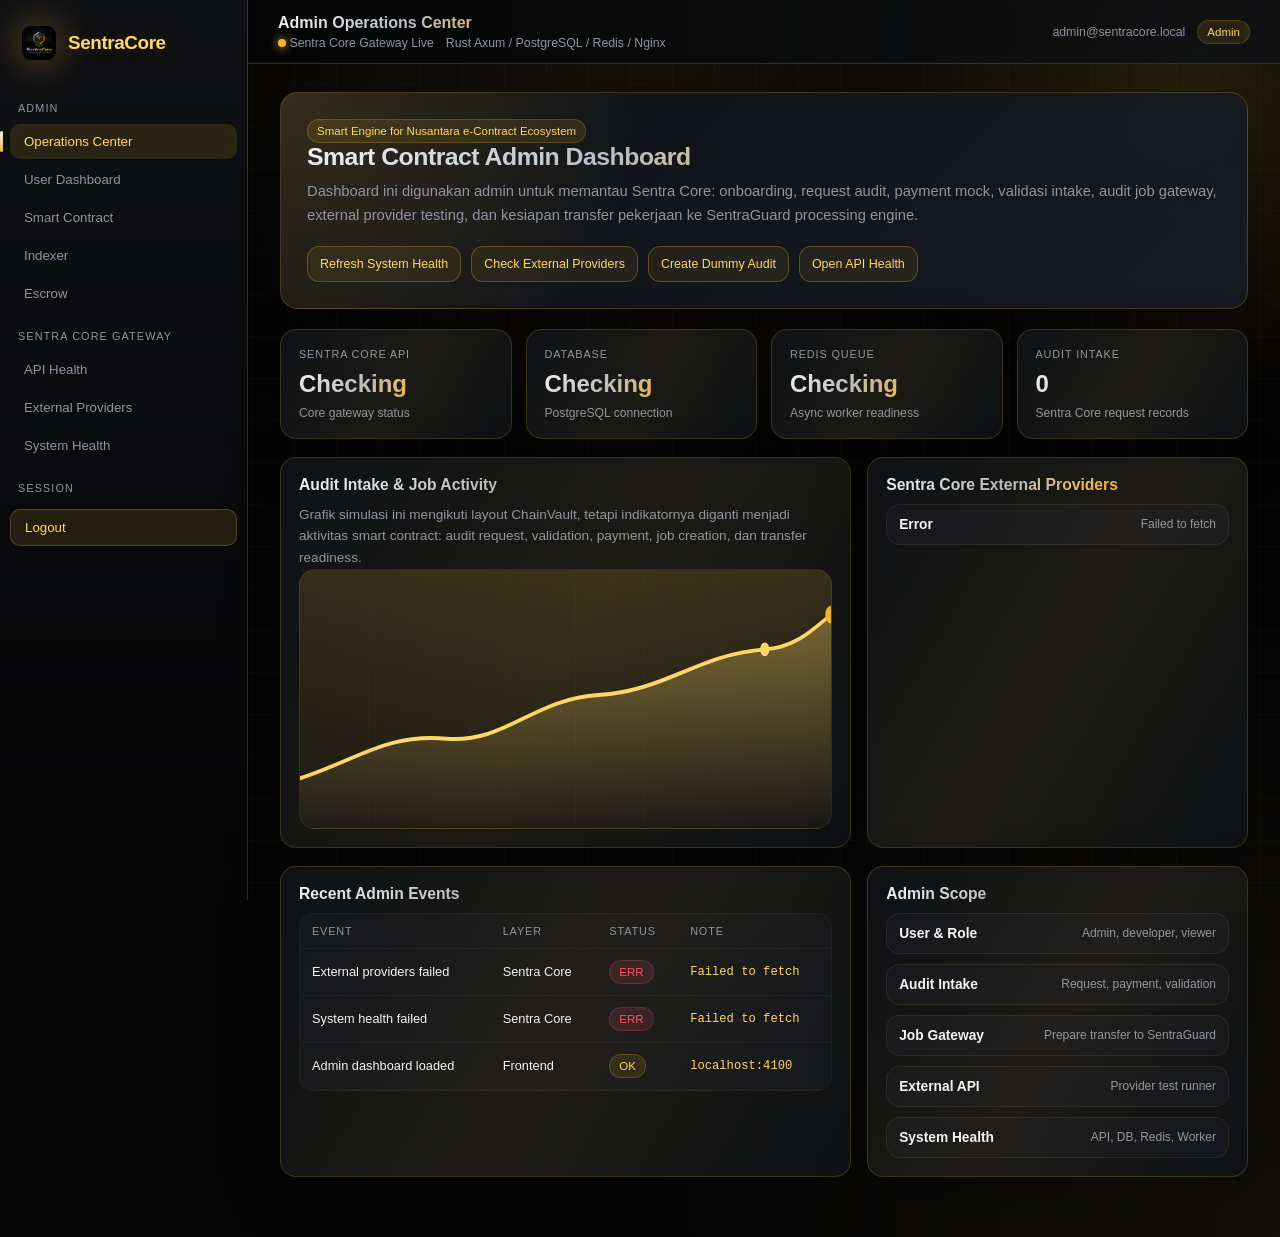
==== commit 6870344d: "Replace public APP labels with Sentra branding" ====
--- a/frontend-dark/admin-dashboard.html
+++ b/frontend-dark/admin-dashboard.html
@@ -22,7 +22,7 @@
     <a class="nav-item" href="indexer.html">Indexer</a>
     <a class="nav-item" href="escrow.html">Escrow</a>
 
-    <div class="nav-section">APP1 Gateway</div>
+    <div class="nav-section">Sentra Core Gateway</div>
     <a class="nav-item" href="#" onclick="openApiPath('/health'); return false;">API Health</a>
     <a class="nav-item" href="#" onclick="openApiPath('/api/v1/external/providers'); return false;">External Providers</a>
     <a class="nav-item" href="#" onclick="openApiPath('/api/v1/admin/system-health'); return false;">System Health</a>
@@ -36,7 +36,7 @@
       <div>
         <div class="page-title">Admin Operations Center</div>
         <div class="topbar-meta" style="margin-top:4px">
-          <span><span class="live-dot"></span> APP1 Gateway Live</span>
+          <span><span class="live-dot"></span> Sentra Core Gateway Live</span>
           <span>Rust Axum / PostgreSQL / Redis / Nginx</span>
         </div>
       </div>
@@ -51,9 +51,9 @@
         <span class="badge">Smart Engine for Nusantara e-Contract Ecosystem</span>
         <h1>Smart Contract Admin Dashboard</h1>
         <p>
-          Dashboard ini digunakan admin untuk memantau APP1: onboarding, request audit,
+          Dashboard ini digunakan admin untuk memantau Sentra Core: onboarding, request audit,
           payment mock, validasi intake, audit job gateway, external provider testing,
-          dan kesiapan transfer pekerjaan ke APP2 processing engine.
+          dan kesiapan transfer pekerjaan ke SentraGuard processing engine.
         </p>
         <div class="admin-quick-actions" style="margin-top:18px">
           <button class="admin-action" onclick="loadSystemHealth()">Refresh System Health</button>
@@ -65,7 +65,7 @@
 
       <div class="admin-metric-row">
         <div class="stat-card">
-          <div class="stat-label">APP1 API</div>
+          <div class="stat-label">Sentra Core API</div>
           <div class="stat-value" id="apiStatus">Checking</div>
           <div class="stat-sub">Core gateway status</div>
         </div>
@@ -82,7 +82,7 @@
         <div class="stat-card">
           <div class="stat-label">Audit Intake</div>
           <div class="stat-value" id="auditCount">0</div>
-          <div class="stat-sub">APP1 request records</div>
+          <div class="stat-sub">Sentra Core request records</div>
         </div>
       </div>
 
@@ -110,7 +110,7 @@
         </div>
 
         <div class="card">
-          <div class="card-title">APP1 External Providers</div>
+      <div class="card-title">Sentra Core External Providers</div>
           <div class="admin-pill-list" id="providerList">
             <div class="admin-pill"><strong>Loading</strong><span>Fetching providers...</span></div>
           </div>
@@ -147,7 +147,7 @@
           <div class="admin-pill-list">
             <div class="admin-pill"><strong>User & Role</strong><span>Admin, developer, viewer</span></div>
             <div class="admin-pill"><strong>Audit Intake</strong><span>Request, payment, validation</span></div>
-            <div class="admin-pill"><strong>Job Gateway</strong><span>Prepare transfer to APP2</span></div>
+            <div class="admin-pill"><strong>Job Gateway</strong><span>Prepare transfer to SentraGuard</span></div>
             <div class="admin-pill"><strong>External API</strong><span>Provider test runner</span></div>
             <div class="admin-pill"><strong>System Health</strong><span>API, DB, Redis, Worker</span></div>
           </div>
@@ -205,9 +205,9 @@
 
     document.getElementById("auditCount").textContent = auditCount;
 
-    addEvent("System health refreshed", "APP1", "OK", "api/db/redis");
-  } catch (err) {
-    addEvent("System health failed", "APP1", "ERR", err.message);
+    addEvent("System health refreshed", "Sentra Core", "OK", "api/db/redis");
+  } catch (err) {
+    addEvent("System health failed", "Sentra Core", "ERR", err.message);
   }
 }
 
@@ -230,10 +230,10 @@
     }).join("");
 
     list.innerHTML = html || `<div class="admin-pill"><strong>No provider</strong><span>Empty response</span></div>`;
-    addEvent("External providers loaded", "APP1", "OK", "provider map");
+    addEvent("External providers loaded", "Sentra Core", "OK", "provider map");
   } catch (err) {
     list.innerHTML = `<div class="admin-pill"><strong>Error</strong><span>${err.message}</span></div>`;
-    addEvent("External providers failed", "APP1", "ERR", err.message);
+    addEvent("External providers failed", "Sentra Core", "ERR", err.message);
   }
 }
 
@@ -255,10 +255,10 @@
 
     if (!json.success) throw new Error(json.message || "Create audit failed");
 
-    addEvent("Dummy audit created", "APP1", "OK", json.data.id);
+    addEvent("Dummy audit created", "Sentra Core", "OK", json.data.id);
     await loadSystemHealth();
   } catch (err) {
-    addEvent("Dummy audit failed", "APP1", "ERR", err.message);
+    addEvent("Dummy audit failed", "Sentra Core", "ERR", err.message);
   }
 }
 
